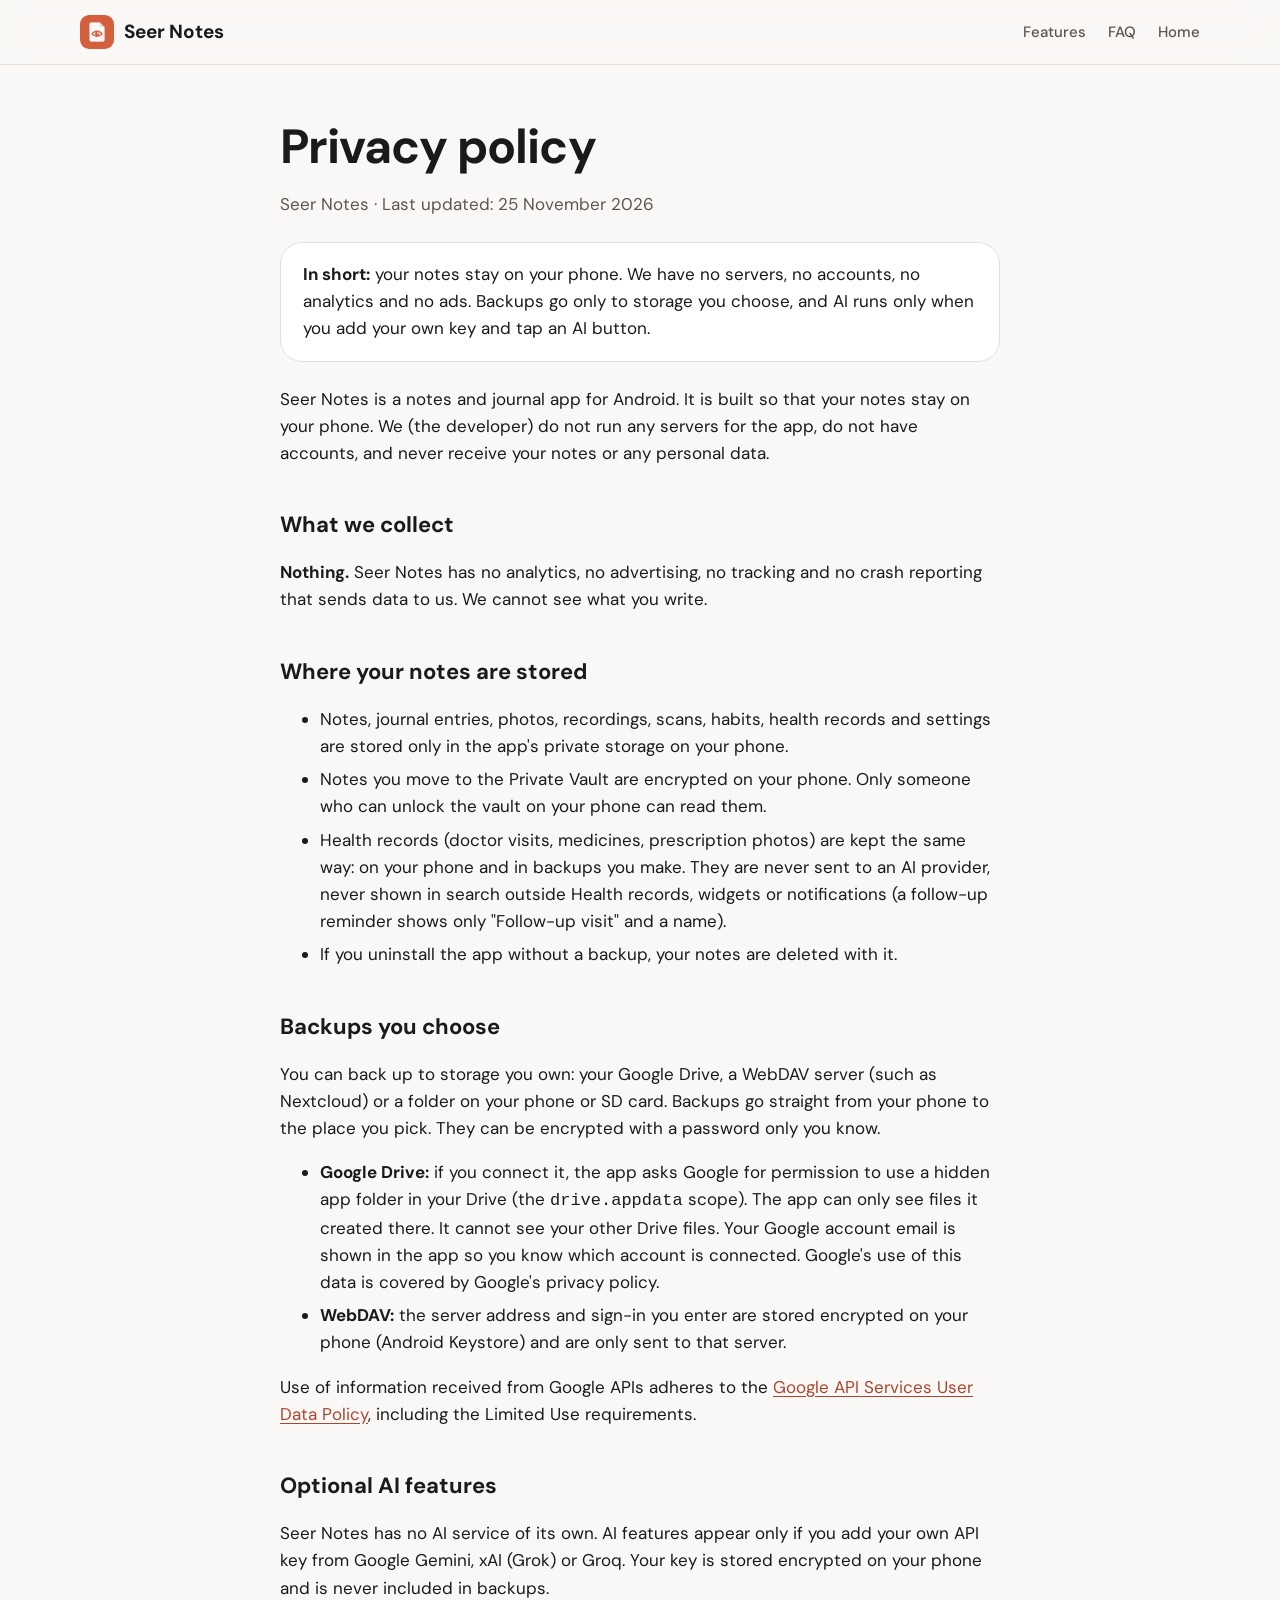
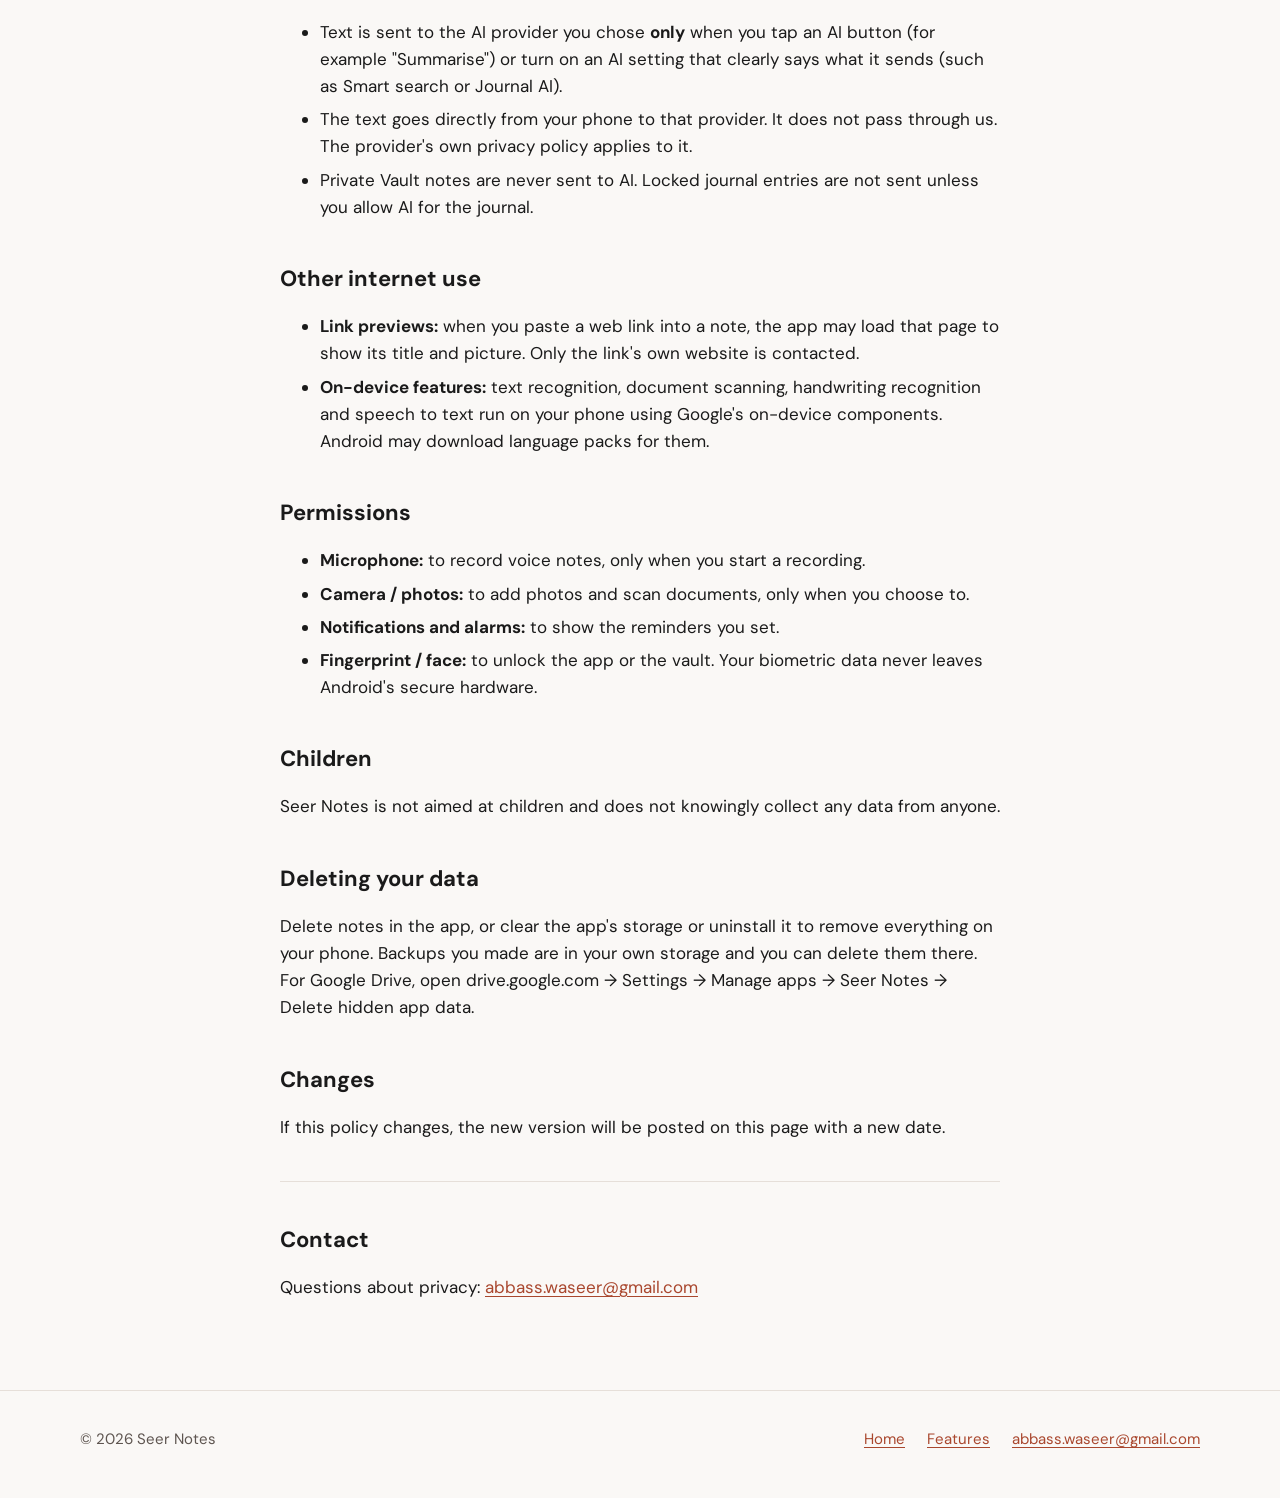
==== privacy.html @ c06ffe9f "Seer Notes website and privacy policy Co-Authored-By: Claude Opus 5.5 <noreply@anthropic.com>" ====
<!doctype html>
<html lang="en">
<head>
<meta charset="utf-8">
<meta name="viewport" content="width=device-width, initial-scale=1">
<title>Privacy policy · Seer Notes</title>
<meta name="description" content="How Seer Notes handles your data: notes stay on your phone, no servers, no accounts, no tracking.">
<meta name="theme-color" content="#D35F3F">
<link rel="icon" href="img/icon.png">
<link rel="stylesheet" href="style.css">
</head>
<body>
<header class="top">
  <div class="wrap">
    <a class="brand" href="./"><img src="img/icon.png" alt="" width="34" height="34">Seer Notes</a>
    <nav aria-label="Main">
      <a href="./#features">Features</a>
      <a href="./#faq">FAQ</a>
      <a class="keep" href="./">Home</a>
    </nav>
  </div>
</header>
<main class="doc" id="main">
<h1>Privacy policy</h1>
<p class="muted">Seer Notes · Last updated: 25 November 2026</p>
<div class="summary"><strong>In short:</strong> your notes stay on your phone. We have no servers, no accounts, no analytics and no ads. Backups go only to storage you choose, and AI runs only when you add your own key and tap an AI button.</div>


<p>Seer Notes is a notes and journal app for Android. It is built so that your notes stay
on your phone. We (the developer) do not run any servers for the app, do not have accounts,
and never receive your notes or any personal data.</p>

<h2>What we collect</h2>
<p><strong>Nothing.</strong> Seer Notes has no analytics, no advertising, no tracking and
no crash reporting that sends data to us. We cannot see what you write.</p>

<h2>Where your notes are stored</h2>
<ul>
  <li>Notes, journal entries, photos, recordings, scans, habits, health records and settings are stored
      only in the app's private storage on your phone.</li>
  <li>Notes you move to the Private Vault are encrypted on your phone. Only someone who
      can unlock the vault on your phone can read them.</li>
  <li>Health records (doctor visits, medicines, prescription photos) are kept the same way:
      on your phone and in backups you make. They are never sent to an AI provider, never
      shown in search outside Health records, widgets or notifications (a follow-up reminder
      shows only "Follow-up visit" and a name).</li>
  <li>If you uninstall the app without a backup, your notes are deleted with it.</li>
</ul>

<h2>Backups you choose</h2>
<p>You can back up to storage you own: your Google Drive, a WebDAV server (such as
Nextcloud) or a folder on your phone or SD card. Backups go straight from your phone to
the place you pick. They can be encrypted with a password only you know.</p>
<ul>
  <li><strong>Google Drive:</strong> if you connect it, the app asks Google for permission
      to use a hidden app folder in your Drive (the <code>drive.appdata</code> scope). The
      app can only see files it created there. It cannot see your other Drive files. Your
      Google account email is shown in the app so you know which account is connected.
      Google's use of this data is covered by Google's privacy policy.</li>
  <li><strong>WebDAV:</strong> the server address and sign-in you enter are stored
      encrypted on your phone (Android Keystore) and are only sent to that server.</li>
</ul>
<p>Use of information received from Google APIs adheres to the
<a href="https://developers.google.com/terms/api-services-user-data-policy">Google API Services
User Data Policy</a>, including the Limited Use requirements.</p>

<h2>Optional AI features</h2>
<p>Seer Notes has no AI service of its own. AI features appear only if you add your own API
key from Google Gemini, xAI (Grok) or Groq. Your key is stored encrypted on your phone and is
never included in backups.</p>
<ul>
  <li>Text is sent to the AI provider you chose <strong>only</strong> when you tap an AI button
      (for example "Summarise") or turn on an AI setting that clearly says what it sends
      (such as Smart search or Journal AI).</li>
  <li>The text goes directly from your phone to that provider. It does not pass through
      us. The provider's own privacy policy applies to it.</li>
  <li>Private Vault notes are never sent to AI. Locked journal entries are not sent unless
      you allow AI for the journal.</li>
</ul>

<h2>Other internet use</h2>
<ul>
  <li><strong>Link previews:</strong> when you paste a web link into a note, the app may
      load that page to show its title and picture. Only the link's own website is contacted.</li>
  <li><strong>On-device features:</strong> text recognition, document scanning, handwriting
      recognition and speech to text run on your phone using Google's on-device components.
      Android may download language packs for them.</li>
</ul>

<h2>Permissions</h2>
<ul>
  <li><strong>Microphone:</strong> to record voice notes, only when you start a recording.</li>
  <li><strong>Camera / photos:</strong> to add photos and scan documents, only when you choose to.</li>
  <li><strong>Notifications and alarms:</strong> to show the reminders you set.</li>
  <li><strong>Fingerprint / face:</strong> to unlock the app or the vault. Your biometric data
      never leaves Android's secure hardware.</li>
</ul>

<h2>Children</h2>
<p>Seer Notes is not aimed at children and does not knowingly collect any data from anyone.</p>

<h2>Deleting your data</h2>
<p>Delete notes in the app, or clear the app's storage or uninstall it to remove everything
on your phone. Backups you made are in your own storage and you can delete them there. For
Google Drive, open drive.google.com → Settings → Manage apps → Seer Notes → Delete hidden
app data.</p>

<h2>Changes</h2>
<p>If this policy changes, the new version will be posted on this page with a new date.</p>

<hr>
<h2>Contact</h2>
<p>Questions about privacy: <a href="mailto:abbass.waseer@gmail.com">abbass.waseer@gmail.com</a></p>
</main>
<footer>
  <div class="wrap">
    <span>© 2026 Seer Notes</span>
    <div class="links">
      <a href="./">Home</a>
      <a href="./#features">Features</a>
      <a href="mailto:abbass.waseer@gmail.com">abbass.waseer@gmail.com</a>
    </div>
  </div>
</footer>
</body>
</html>
---- style.css ----
/* Seer Notes website. Colours and type follow the app's design system. */
@font-face { font-family: "DM Sans"; font-weight: 300; font-display: swap; src: url("fonts/DMSans-Light.ttf") format("truetype"); }
@font-face { font-family: "DM Sans"; font-weight: 400; font-display: swap; src: url("fonts/DMSans-Regular.ttf") format("truetype"); }
@font-face { font-family: "DM Sans"; font-weight: 500; font-display: swap; src: url("fonts/DMSans-Medium.ttf") format("truetype"); }
@font-face { font-family: "DM Sans"; font-weight: 700; font-display: swap; src: url("fonts/DMSans-Bold.ttf") format("truetype"); }

:root {
  --terracotta: #D35F3F;
  --clay: #A9472E;
  --page: #FAF8F6;
  --surface: #FFFFFF;
  --soft: #EFEAE6;
  --hairline: #E6DFD9;
  --ink: #1A1A1A;
  --muted: #5E5550;
  --accent-text: #A9472E;
  --glass: linear-gradient(170deg, #F1E4DB 0%, #EEE9E5 55%, #E2E5E6 100%);
  --shadow: 0 18px 50px rgba(60, 40, 30, .14);
  --radius: 28px;
  --tan: #A88566; --sage: #9AA88A; --slate: #8A9AA3; --rose: #B4806F; --mist: #958CA0; --ochre: #B39A63;
  color-scheme: light dark;
}
@media (prefers-color-scheme: dark) {
  :root {
    --page: #231F1D;
    --surface: #3A3431;
    --soft: #3A3431;
    --hairline: #4A423E;
    --ink: #FAF8F6;
    --muted: #D2C9C3;
    --accent-text: #F0A48E;
    --glass: linear-gradient(175deg, #6A5D56 0%, #4A423E 50%, #2B2624 100%);
    --shadow: 0 18px 50px rgba(0, 0, 0, .35);
  }
}

* { box-sizing: border-box; }
html { scroll-behavior: smooth; scroll-padding-top: 84px; }
body {
  margin: 0;
  background: var(--page);
  color: var(--ink);
  font: 400 17px/1.6 "DM Sans", system-ui, -apple-system, "Segoe UI", Roboto, sans-serif;
  -webkit-font-smoothing: antialiased;
}
img { max-width: 100%; display: block; }
a { color: var(--accent-text); text-underline-offset: 3px; }
a:hover { text-decoration-thickness: 2px; }
:focus-visible { outline: 3px solid var(--terracotta); outline-offset: 3px; border-radius: 8px; }

.wrap { width: min(1120px, 100% - 40px); margin-inline: auto; }
.skip { position: absolute; left: -999px; }
.skip:focus { left: 16px; top: 12px; z-index: 50; background: var(--surface); padding: 8px 14px; }

/* Header */
.top {
  position: sticky; top: 0; z-index: 20;
  background: color-mix(in srgb, var(--page) 82%, transparent);
  backdrop-filter: blur(14px);
  border-bottom: 1px solid var(--hairline);
}
.top .wrap { display: flex; align-items: center; gap: 24px; height: 64px; }
.brand { display: flex; align-items: center; gap: 10px; color: var(--ink); text-decoration: none; font-weight: 700; font-size: 19px; }
.brand img { width: 34px; height: 34px; border-radius: 9px; }
.top nav { margin-left: auto; display: flex; gap: 22px; }
.top nav a { color: var(--muted); text-decoration: none; font-weight: 500; font-size: 15px; }
.top nav a:hover { color: var(--ink); }
@media (max-width: 760px) { .top nav a:not(.keep) { display: none; } }

/* Buttons */
.btn {
  display: inline-flex; align-items: center; gap: 10px;
  padding: 14px 24px; border-radius: 999px;
  font-weight: 500; font-size: 16px; text-decoration: none;
  background: var(--terracotta); color: #fff;
  box-shadow: 0 10px 26px rgba(211, 95, 63, .32);
}
.btn:hover { background: var(--clay); }
.btn.ghost { background: var(--surface); color: var(--ink); box-shadow: none; border: 1px solid var(--hairline); }
.btn.ghost:hover { background: var(--soft); }

/* Hero */
.hero { background: var(--glass); overflow: hidden; }
.hero .wrap { display: grid; grid-template-columns: 1.1fr .9fr; gap: 48px; align-items: center; padding: 72px 0 0; max-height: 760px; }
.eyebrow { text-transform: uppercase; letter-spacing: .14em; font-size: 13px; font-weight: 500; color: var(--accent-text); margin: 0 0 14px; }
.hero h1 { font-size: clamp(40px, 6vw, 68px); line-height: 1.04; font-weight: 700; letter-spacing: -.02em; margin: 0 0 20px; }
.hero .lead { font-size: 20px; color: var(--muted); max-width: 34ch; margin: 0 0 30px; }
.cta { display: flex; flex-wrap: wrap; gap: 12px; align-items: center; }
.soon { font-size: 14px; color: var(--muted); margin-top: 14px; }
.hero .phone { margin: 0 auto -140px; align-self: start; }
@media (max-width: 860px) {
  .hero .wrap { grid-template-columns: 1fr; padding-top: 48px; text-align: left; }
  .hero .phone { margin-bottom: -220px; }
}

/* Phone frame around raw 1080x2460 captures */
.phone {
  width: min(300px, 78vw);
  border-radius: 42px; padding: 10px;
  background: #1C1917;
  box-shadow: var(--shadow), inset 0 0 0 2px #3A3431;
}
.phone img { border-radius: 33px; aspect-ratio: 1080 / 2460; object-fit: cover; width: 100%; height: auto; background: var(--soft); }
.phone.sm { width: min(250px, 70vw); }

/* Promise strip */
.promises { padding: 56px 0 32px; }
.promises ul { list-style: none; padding: 0; margin: 0; display: grid; grid-template-columns: repeat(4, 1fr); gap: 16px; }
.promises li { background: var(--surface); border: 1px solid var(--hairline); border-radius: 22px; padding: 22px; }
.promises b { display: block; font-size: 18px; margin-bottom: 4px; }
.promises span { color: var(--muted); font-size: 15px; }
@media (max-width: 860px) { .promises ul { grid-template-columns: 1fr 1fr; } }
@media (max-width: 520px) { .promises ul { grid-template-columns: 1fr; } }

/* Feature index */
.index { padding: 40px 0 24px; }
.index h2, .section-title { font-size: clamp(30px, 4vw, 44px); line-height: 1.1; letter-spacing: -.015em; margin: 0 0 10px; }
.index p.sub { color: var(--muted); margin: 0 0 28px; max-width: 60ch; }
.chips { display: flex; flex-wrap: wrap; gap: 10px; }
.chips a {
  text-decoration: none; color: var(--ink);
  background: var(--surface); border: 1px solid var(--hairline);
  padding: 9px 16px; border-radius: 999px; font-size: 15px; font-weight: 500;
}
.chips a:hover { background: var(--soft); }

/* Feature sections */
.feature { padding: 72px 0; border-top: 1px solid var(--hairline); }
.feature .wrap { display: grid; grid-template-columns: 1fr 1fr; gap: 64px; align-items: center; }
.feature.flip .text { order: 2; }
.feature .shots { display: flex; gap: 20px; justify-content: center; align-items: flex-start; }
.feature .shots .phone:nth-child(2) { margin-top: 56px; }
.feature.noshot .wrap { grid-template-columns: 1fr; }
.feature h2 { font-size: clamp(28px, 3.4vw, 40px); line-height: 1.12; letter-spacing: -.015em; margin: 0 0 14px; }
.feature .intro { font-size: 19px; color: var(--muted); margin: 0 0 22px; }
.tag {
  display: inline-block; font-size: 13px; font-weight: 500; letter-spacing: .04em;
  padding: 5px 12px; border-radius: 999px; color: #fff; margin-bottom: 16px;
}
ul.ticks { list-style: none; padding: 0; margin: 0; display: grid; gap: 10px; }
ul.ticks li { position: relative; padding-left: 30px; }
ul.ticks li::before {
  content: ""; position: absolute; left: 0; top: .42em;
  width: 18px; height: 18px; border-radius: 6px; background: var(--terracotta);
  -webkit-mask: url("data:image/svg+xml,%3Csvg xmlns='http://www.w3.org/2000/svg' viewBox='0 0 24 24' fill='none' stroke='black' stroke-width='3' stroke-linecap='round' stroke-linejoin='round'%3E%3Cpath d='M5 12.5l4.5 4.5L19 7'/%3E%3C/svg%3E") center / 14px no-repeat;
          mask: url("data:image/svg+xml,%3Csvg xmlns='http://www.w3.org/2000/svg' viewBox='0 0 24 24' fill='none' stroke='black' stroke-width='3' stroke-linecap='round' stroke-linejoin='round'%3E%3Cpath d='M5 12.5l4.5 4.5L19 7'/%3E%3C/svg%3E") center / 14px no-repeat;
  background-color: var(--terracotta);
}
ul.ticks li::after {
  content: ""; position: absolute; left: 0; top: .42em; width: 18px; height: 18px; border-radius: 6px;
  background: color-mix(in srgb, var(--terracotta) 16%, transparent); z-index: -1;
}
.note {
  margin-top: 22px; padding: 14px 18px; border-radius: 16px;
  background: var(--soft); color: var(--muted); font-size: 15px;
}
.feature .wrap > * { min-width: 0; }
@media (max-width: 860px) {
  .feature .wrap { grid-template-columns: 1fr; gap: 36px; }
  .feature.flip .text { order: 0; }
}
@media (max-width: 600px) {
  .feature .shots { gap: 12px; }
  .feature .shots .phone.sm { width: calc(50% - 6px); border-radius: 28px; padding: 6px; }
  .feature .shots .phone.sm img { border-radius: 23px; }
  .feature .shots .phone:nth-child(2) { margin-top: 32px; }
}

/* Grid of smaller features */
.grid { display: grid; grid-template-columns: repeat(3, 1fr); gap: 16px; margin-top: 8px; }
.card { background: var(--surface); border: 1px solid var(--hairline); border-radius: 22px; padding: 22px; }
.card h3 { margin: 0 0 6px; font-size: 18px; }
.card p { margin: 0; color: var(--muted); font-size: 15px; }
@media (max-width: 860px) { .grid { grid-template-columns: 1fr 1fr; } }
@media (max-width: 520px) { .grid { grid-template-columns: 1fr; } }

/* Privacy band */
.privacy-band { background: var(--glass); padding: 80px 0; }
.privacy-band .wrap { display: grid; grid-template-columns: 1fr 1fr; gap: 48px; align-items: start; }
.privacy-band p { color: var(--muted); }
@media (max-width: 860px) { .privacy-band .wrap { grid-template-columns: 1fr; } }

/* FAQ */
.faq { padding: 80px 0; }
.faq details { border-bottom: 1px solid var(--hairline); padding: 18px 0; }
.faq summary { cursor: pointer; font-weight: 500; font-size: 18px; list-style: none; display: flex; justify-content: space-between; gap: 16px; }
.faq summary::-webkit-details-marker { display: none; }
.faq summary::after { content: "+"; color: var(--accent-text); font-size: 24px; line-height: 1; }
.faq details[open] summary::after { content: "–"; }
.faq details p { color: var(--muted); margin: 10px 0 0; max-width: 70ch; }

/* Footer */
footer { border-top: 1px solid var(--hairline); padding: 36px 0 48px; color: var(--muted); font-size: 15px; }
footer .wrap { display: flex; flex-wrap: wrap; gap: 16px 32px; align-items: center; }
footer .links { margin-left: auto; display: flex; gap: 22px; flex-wrap: wrap; }

/* Long-form pages (privacy) */
.doc { max-width: 760px; margin: 0 auto; padding: 56px 20px 72px; }
.doc h1 { font-size: clamp(34px, 5vw, 48px); line-height: 1.1; letter-spacing: -.02em; margin: 0 0 6px; }
.doc h2 { font-size: 22px; margin: 40px 0 10px; }
.doc .muted { color: var(--muted); }
.doc li { margin: 6px 0; }
.doc hr { border: 0; border-top: 1px solid var(--hairline); margin: 40px 0; }
.doc .summary { background: var(--surface); border: 1px solid var(--hairline); border-radius: 22px; padding: 18px 22px; margin: 24px 0; }

@media (prefers-reduced-motion: reduce) { html { scroll-behavior: auto; } }
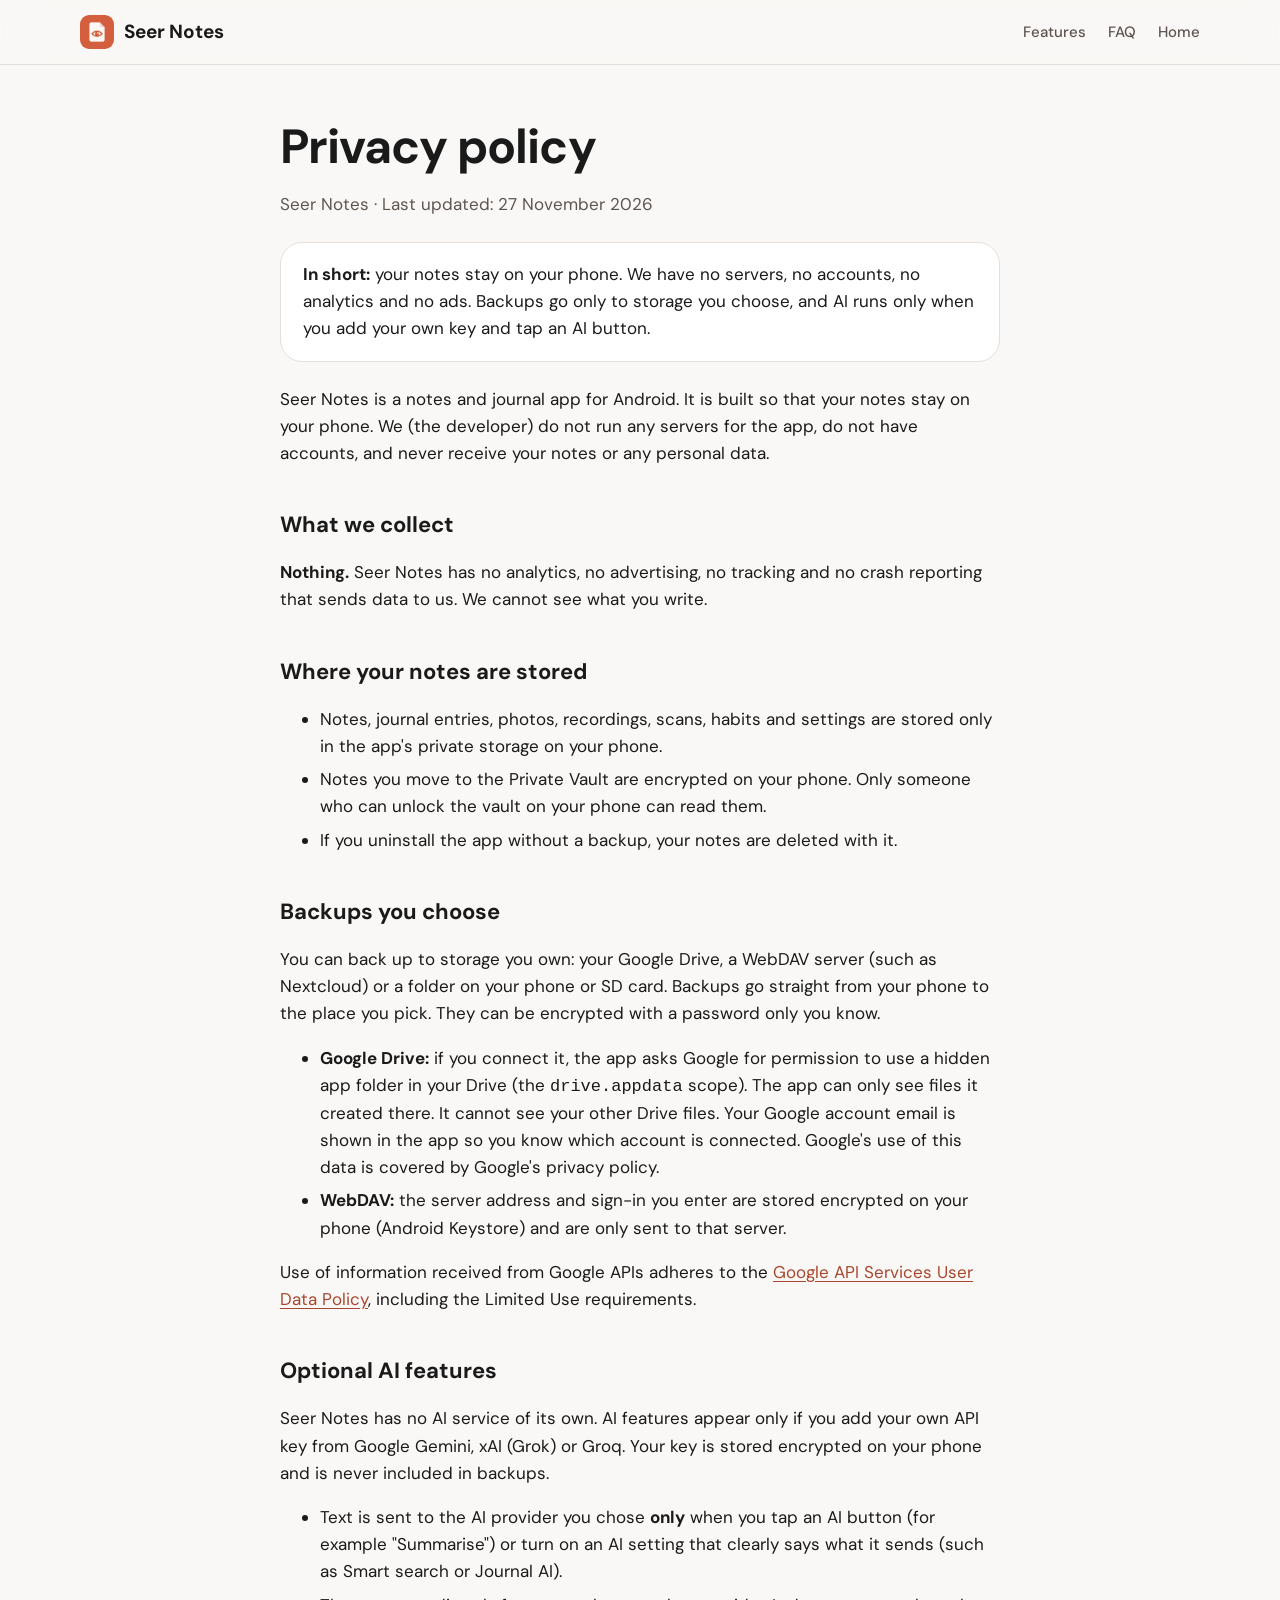
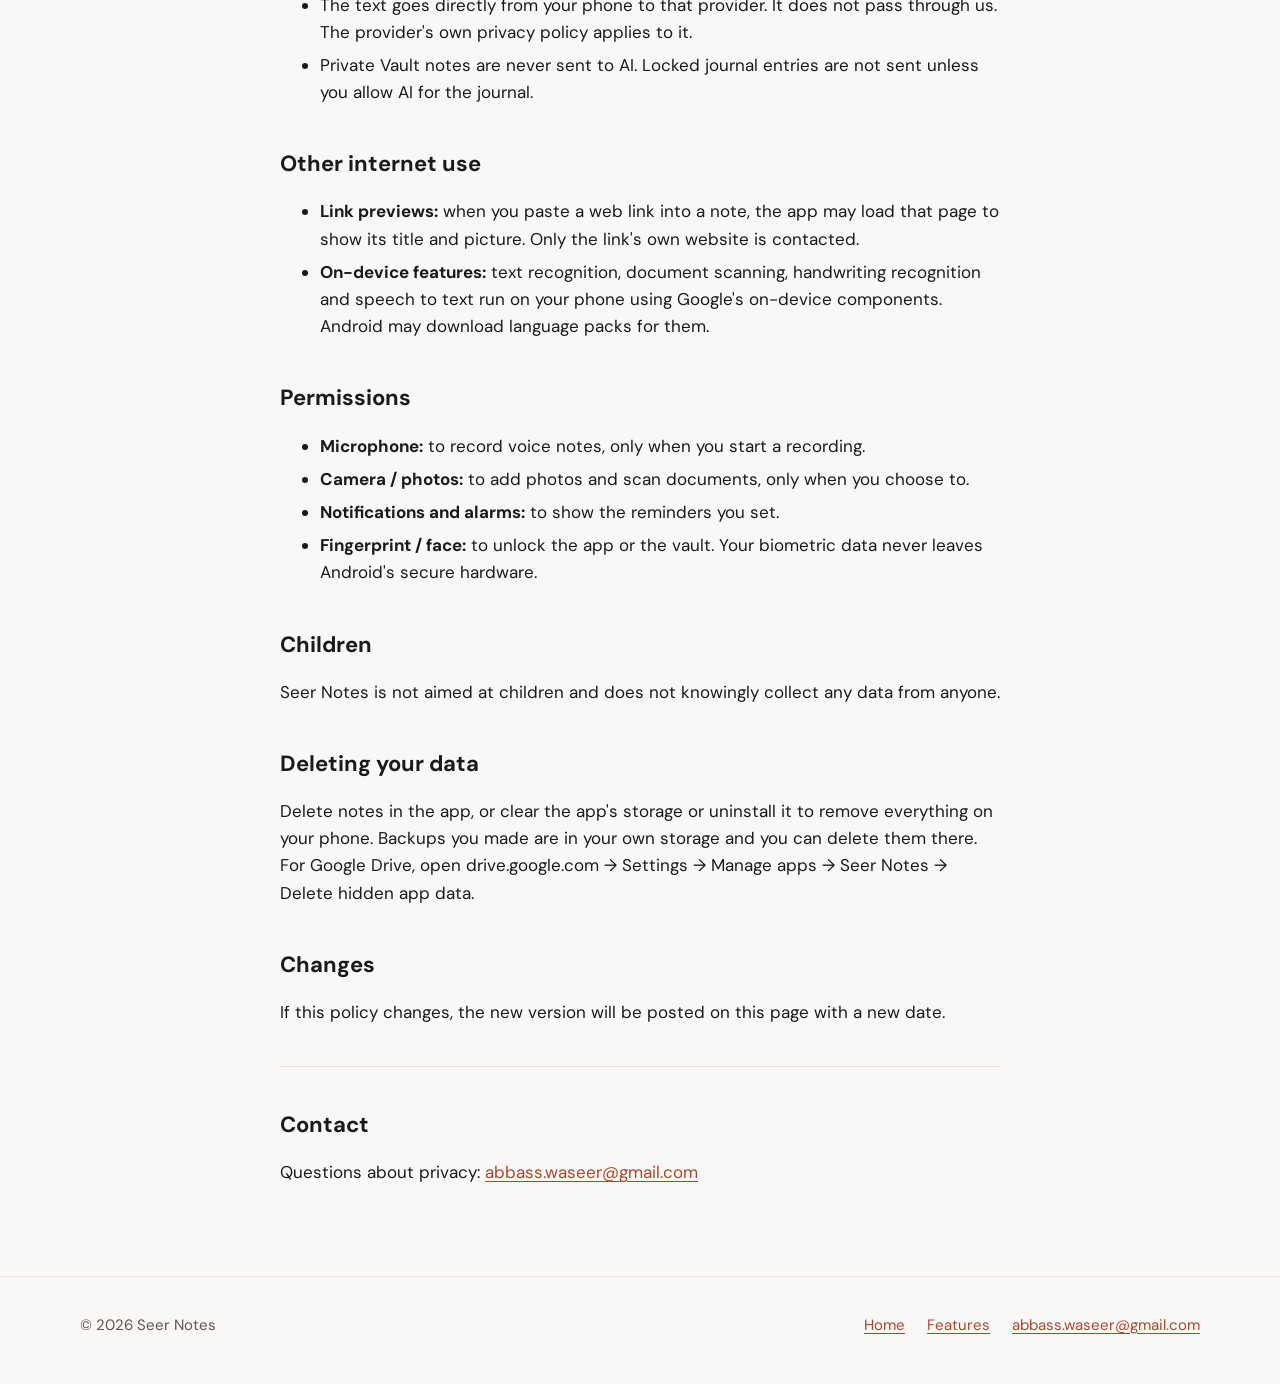
==== commit 349c3ba8: "Health records not in the Play build yet" ====
--- a/privacy.html
+++ b/privacy.html
@@ -22,7 +22,7 @@
 </header>
 <main class="doc" id="main">
 <h1>Privacy policy</h1>
-<p class="muted">Seer Notes · Last updated: 25 November 2026</p>
+<p class="muted">Seer Notes · Last updated: 27 November 2026</p>
 <div class="summary"><strong>In short:</strong> your notes stay on your phone. We have no servers, no accounts, no analytics and no ads. Backups go only to storage you choose, and AI runs only when you add your own key and tap an AI button.</div>
 
 
@@ -36,14 +36,10 @@
 
 <h2>Where your notes are stored</h2>
 <ul>
-  <li>Notes, journal entries, photos, recordings, scans, habits, health records and settings are stored
+  <li>Notes, journal entries, photos, recordings, scans, habits and settings are stored
       only in the app's private storage on your phone.</li>
   <li>Notes you move to the Private Vault are encrypted on your phone. Only someone who
       can unlock the vault on your phone can read them.</li>
-  <li>Health records (doctor visits, medicines, prescription photos) are kept the same way:
-      on your phone and in backups you make. They are never sent to an AI provider, never
-      shown in search outside Health records, widgets or notifications (a follow-up reminder
-      shows only "Follow-up visit" and a name).</li>
   <li>If you uninstall the app without a backup, your notes are deleted with it.</li>
 </ul>
 
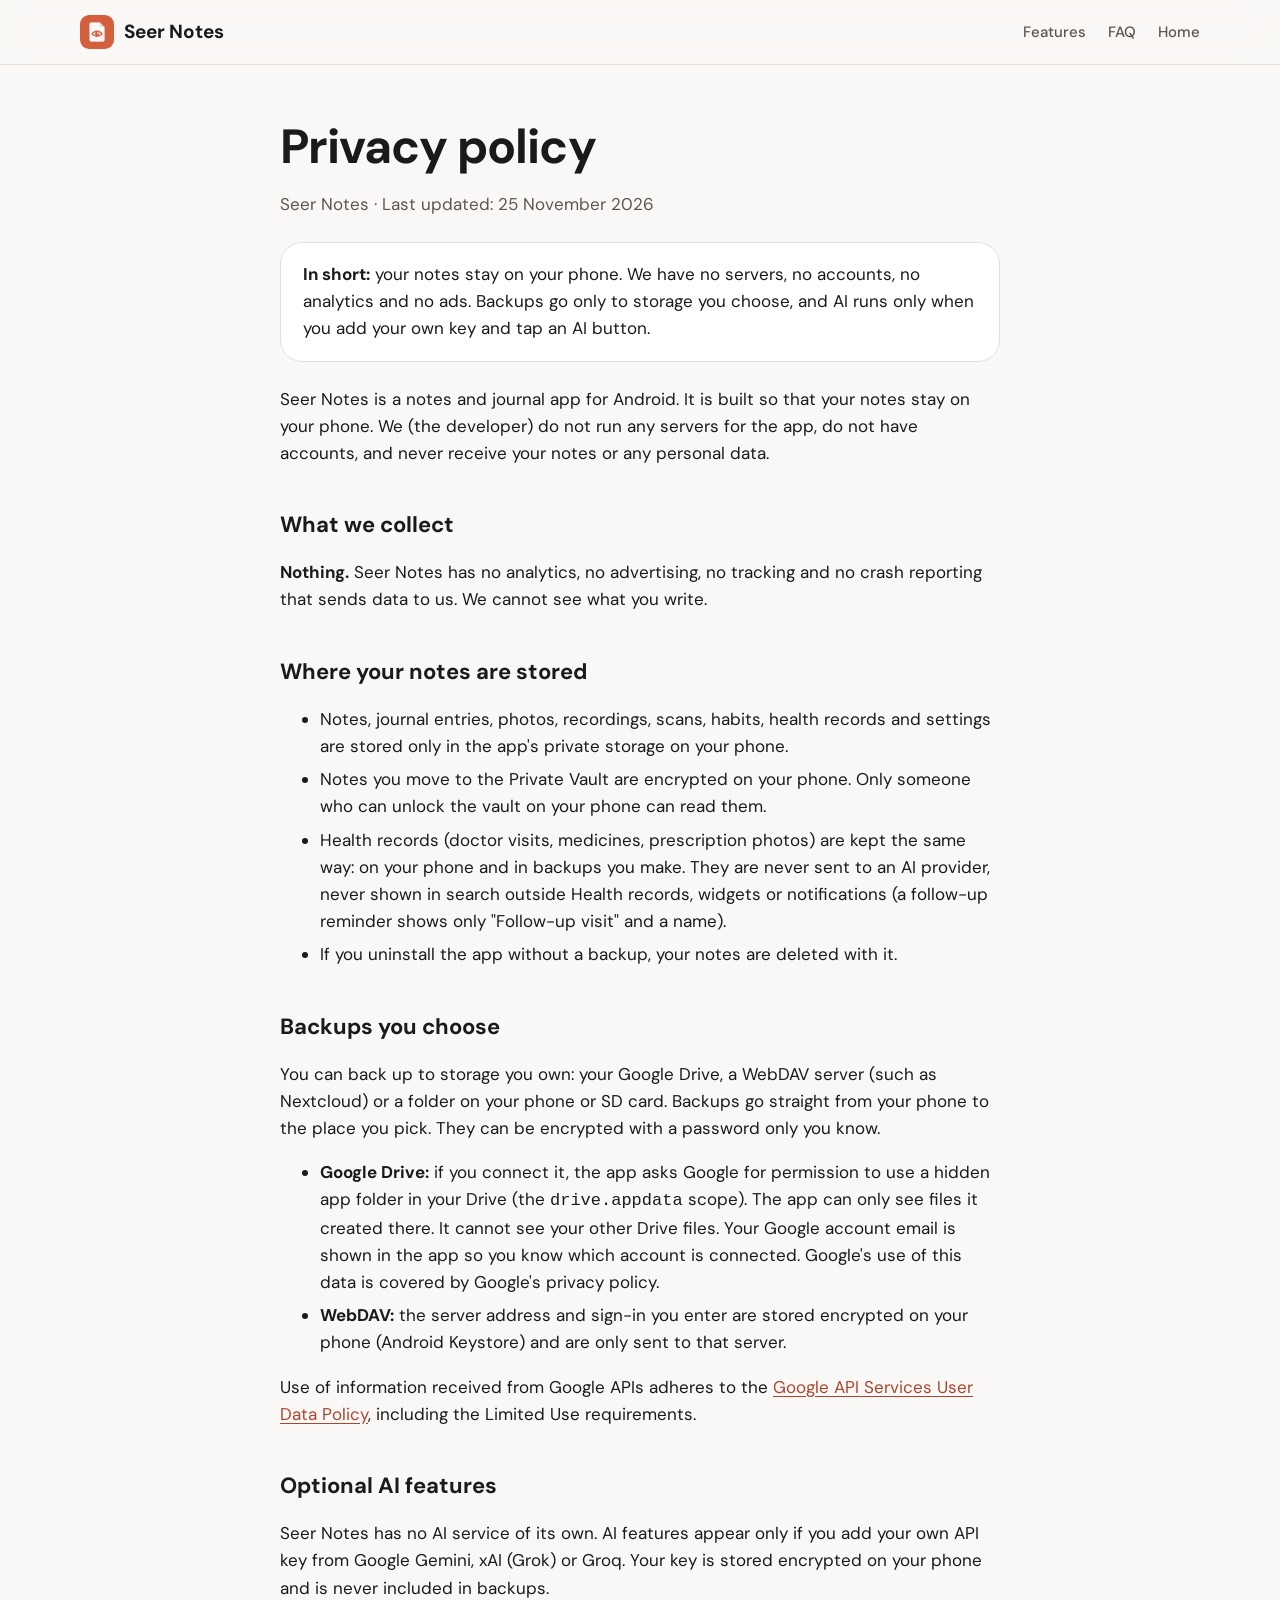
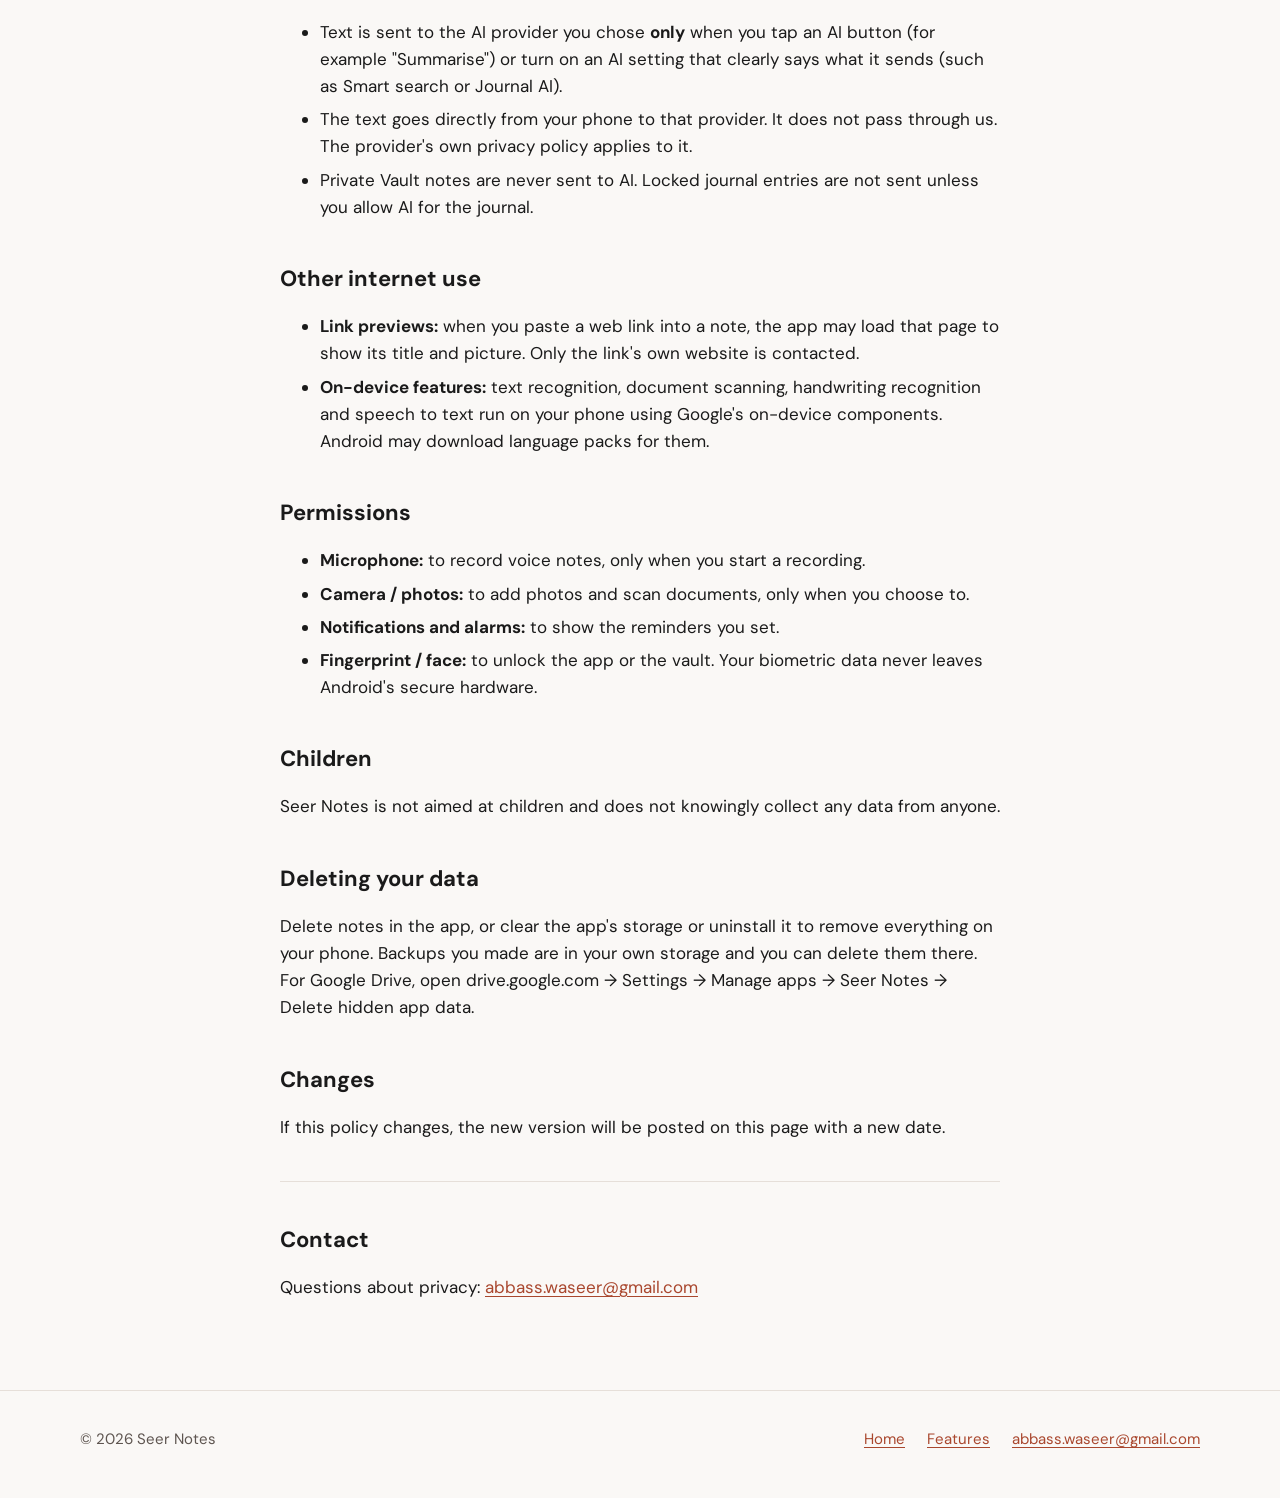
==== commit ab39ca0f: "Restore Health records" ====
--- a/privacy.html
+++ b/privacy.html
@@ -22,7 +22,7 @@
 </header>
 <main class="doc" id="main">
 <h1>Privacy policy</h1>
-<p class="muted">Seer Notes · Last updated: 27 November 2026</p>
+<p class="muted">Seer Notes · Last updated: 25 November 2026</p>
 <div class="summary"><strong>In short:</strong> your notes stay on your phone. We have no servers, no accounts, no analytics and no ads. Backups go only to storage you choose, and AI runs only when you add your own key and tap an AI button.</div>
 
 
@@ -36,10 +36,14 @@
 
 <h2>Where your notes are stored</h2>
 <ul>
-  <li>Notes, journal entries, photos, recordings, scans, habits and settings are stored
+  <li>Notes, journal entries, photos, recordings, scans, habits, health records and settings are stored
       only in the app's private storage on your phone.</li>
   <li>Notes you move to the Private Vault are encrypted on your phone. Only someone who
       can unlock the vault on your phone can read them.</li>
+  <li>Health records (doctor visits, medicines, prescription photos) are kept the same way:
+      on your phone and in backups you make. They are never sent to an AI provider, never
+      shown in search outside Health records, widgets or notifications (a follow-up reminder
+      shows only "Follow-up visit" and a name).</li>
   <li>If you uninstall the app without a backup, your notes are deleted with it.</li>
 </ul>
 
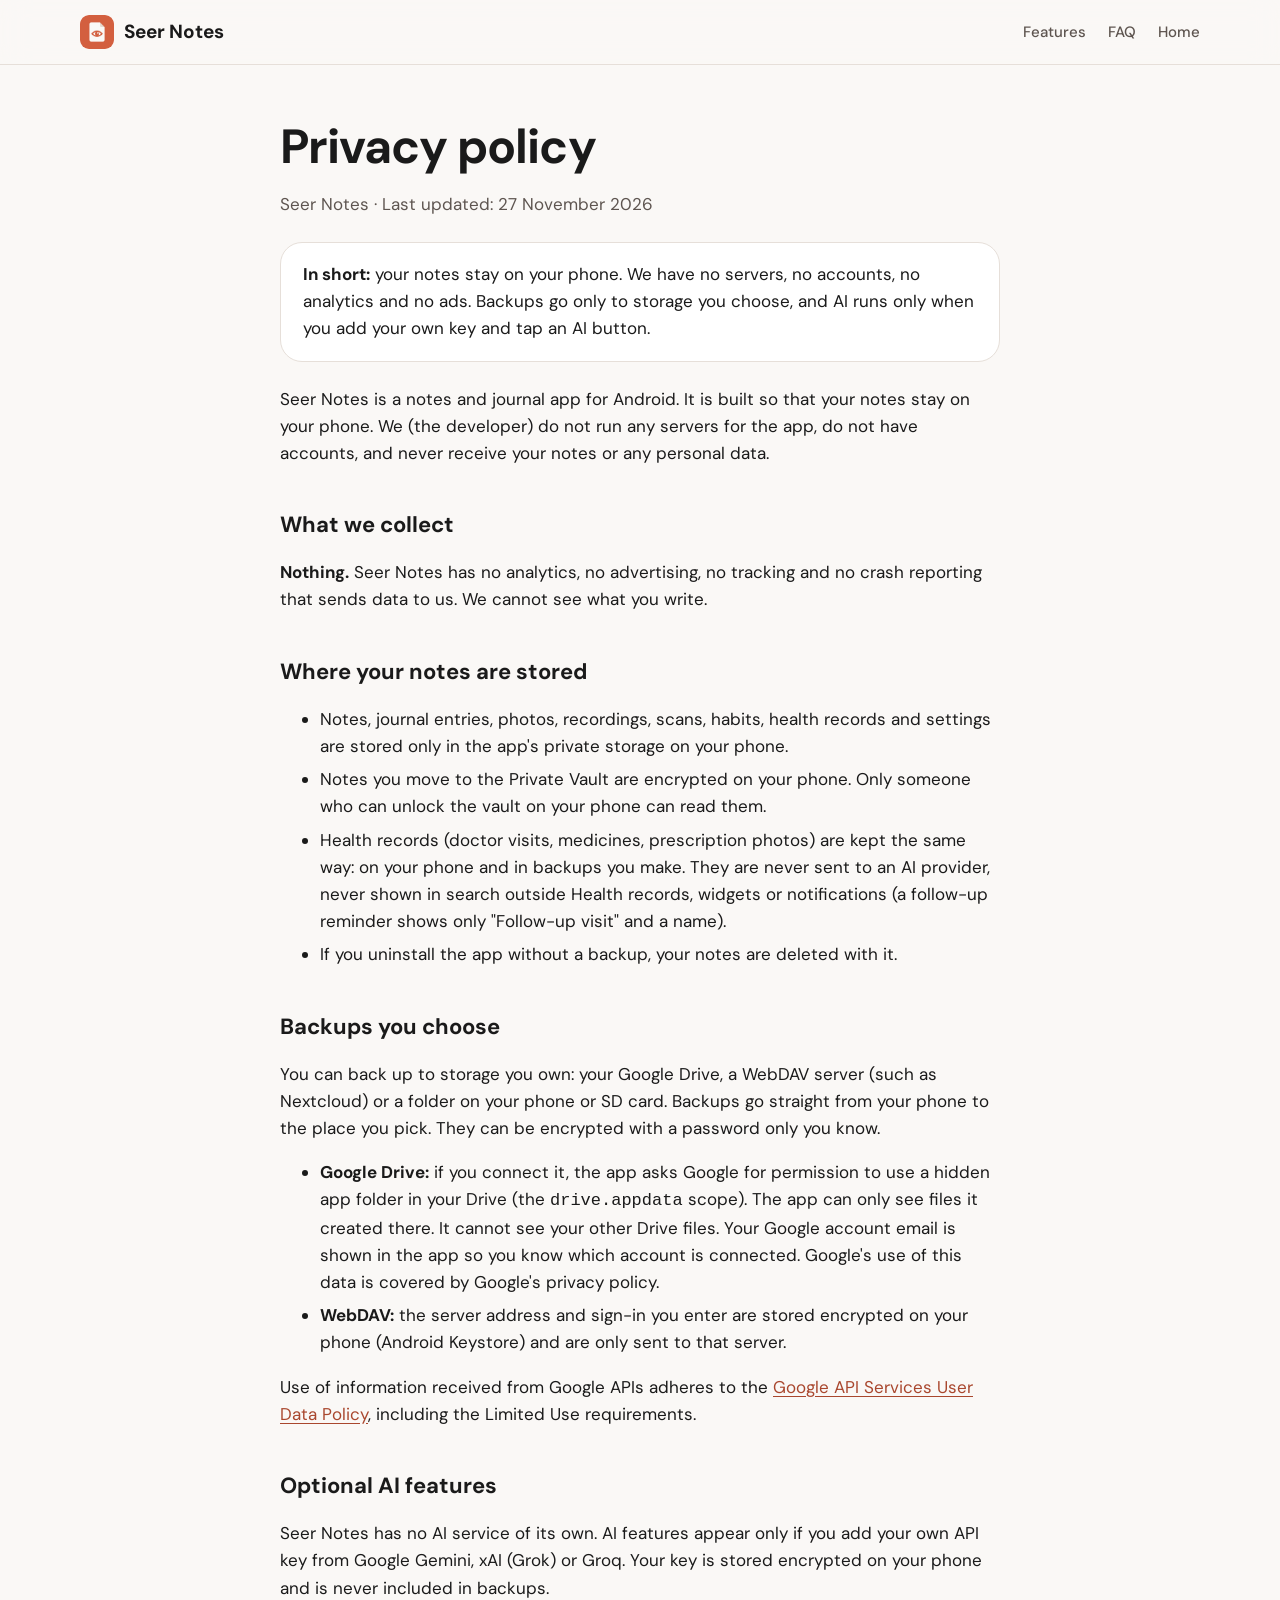
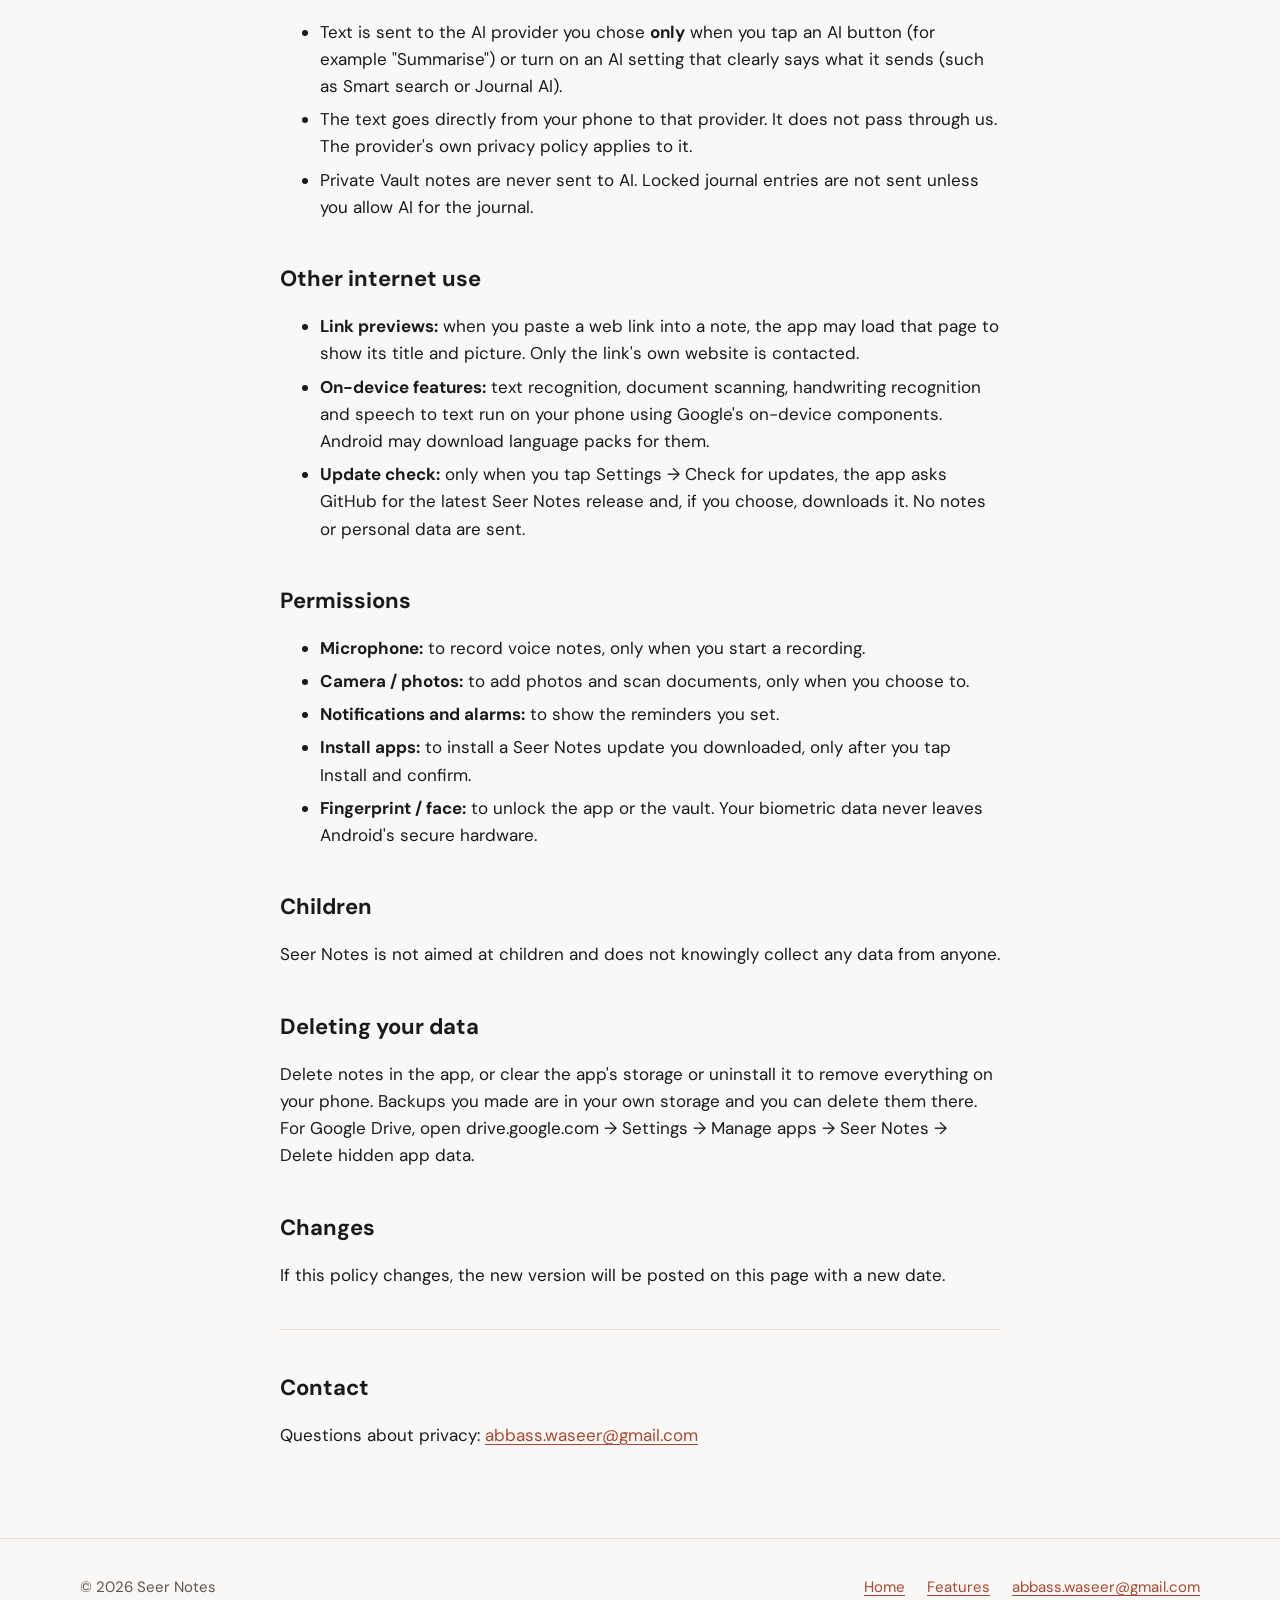
==== commit 1860cc89: "Download for Android + update check in privacy policy" ====
--- a/privacy.html
+++ b/privacy.html
@@ -22,7 +22,7 @@
 </header>
 <main class="doc" id="main">
 <h1>Privacy policy</h1>
-<p class="muted">Seer Notes · Last updated: 25 November 2026</p>
+<p class="muted">Seer Notes · Last updated: 27 November 2026</p>
 <div class="summary"><strong>In short:</strong> your notes stay on your phone. We have no servers, no accounts, no analytics and no ads. Backups go only to storage you choose, and AI runs only when you add your own key and tap an AI button.</div>
 
 
@@ -85,6 +85,9 @@
   <li><strong>On-device features:</strong> text recognition, document scanning, handwriting
       recognition and speech to text run on your phone using Google's on-device components.
       Android may download language packs for them.</li>
+  <li><strong>Update check:</strong> only when you tap Settings → Check for updates, the app
+      asks GitHub for the latest Seer Notes release and, if you choose, downloads it. No notes
+      or personal data are sent.</li>
 </ul>
 
 <h2>Permissions</h2>
@@ -92,6 +95,8 @@
   <li><strong>Microphone:</strong> to record voice notes, only when you start a recording.</li>
   <li><strong>Camera / photos:</strong> to add photos and scan documents, only when you choose to.</li>
   <li><strong>Notifications and alarms:</strong> to show the reminders you set.</li>
+  <li><strong>Install apps:</strong> to install a Seer Notes update you downloaded, only after
+      you tap Install and confirm.</li>
   <li><strong>Fingerprint / face:</strong> to unlock the app or the vault. Your biometric data
       never leaves Android's secure hardware.</li>
 </ul>
